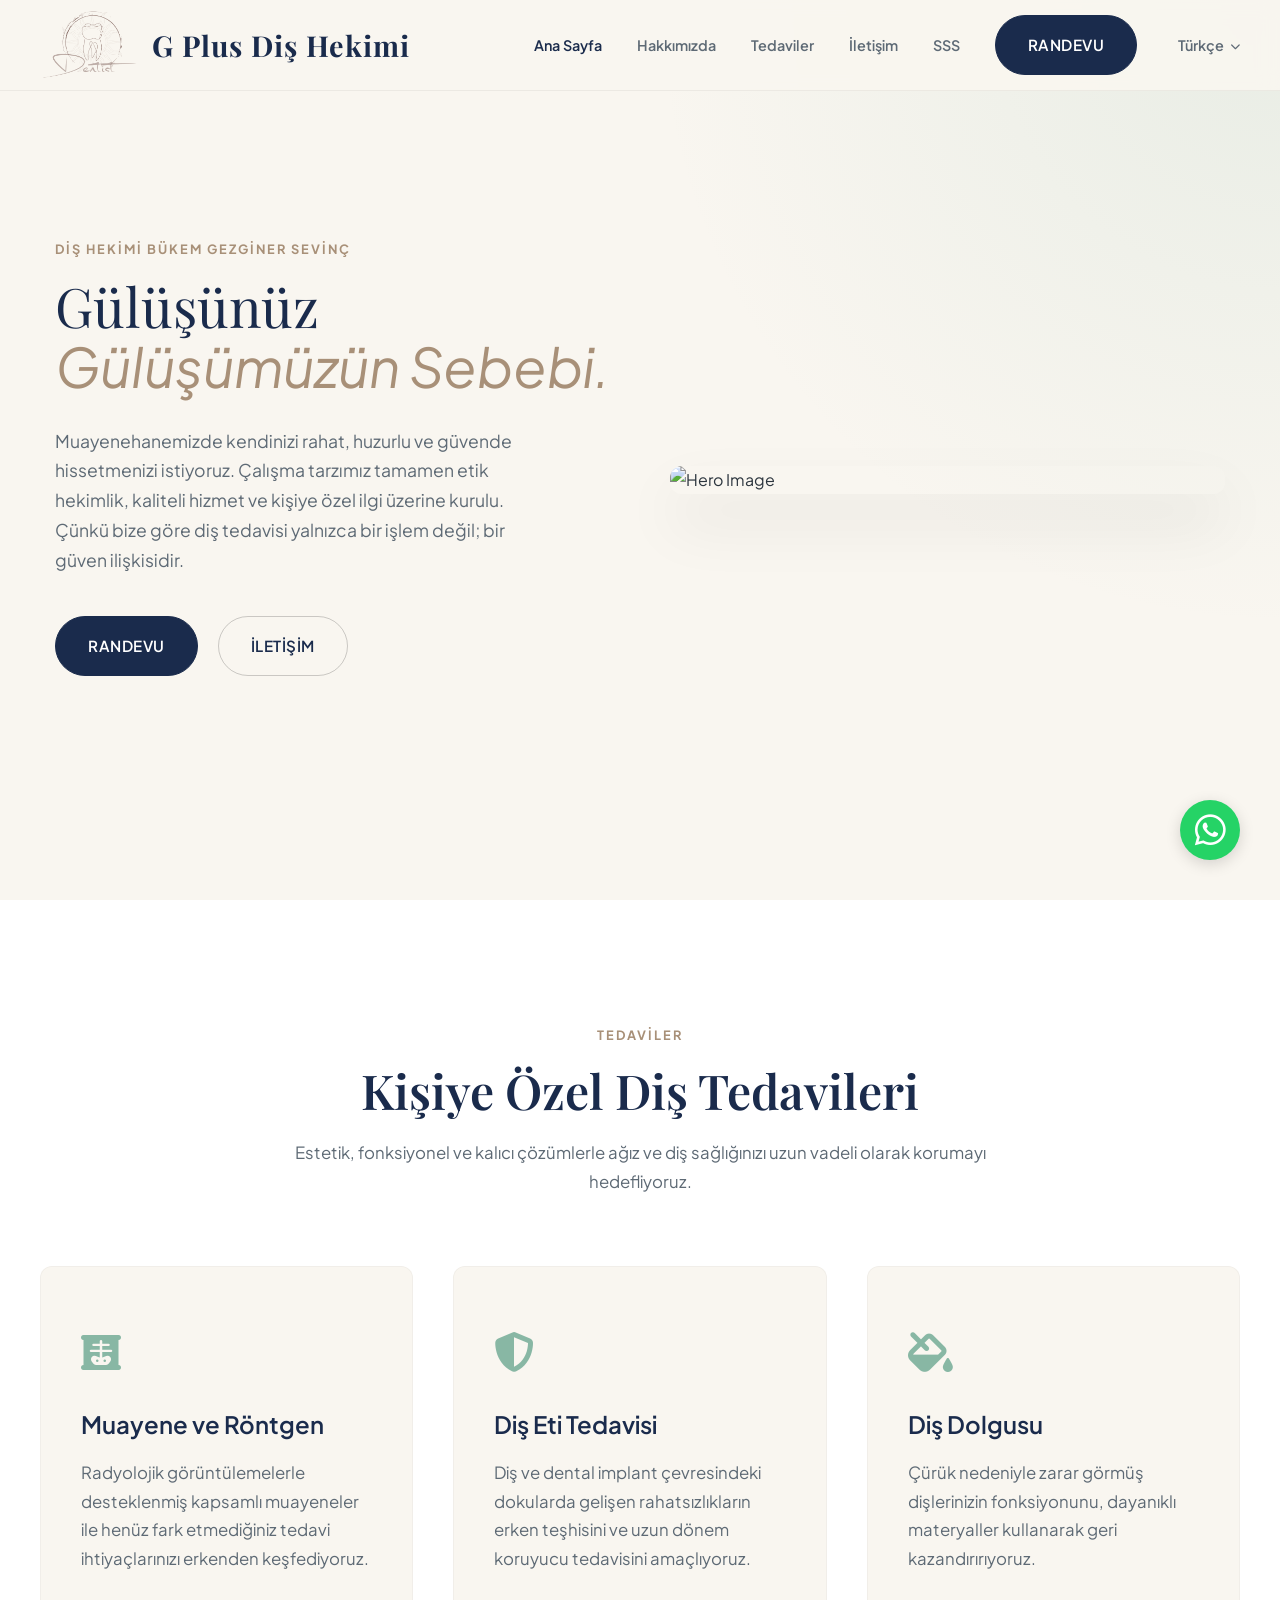
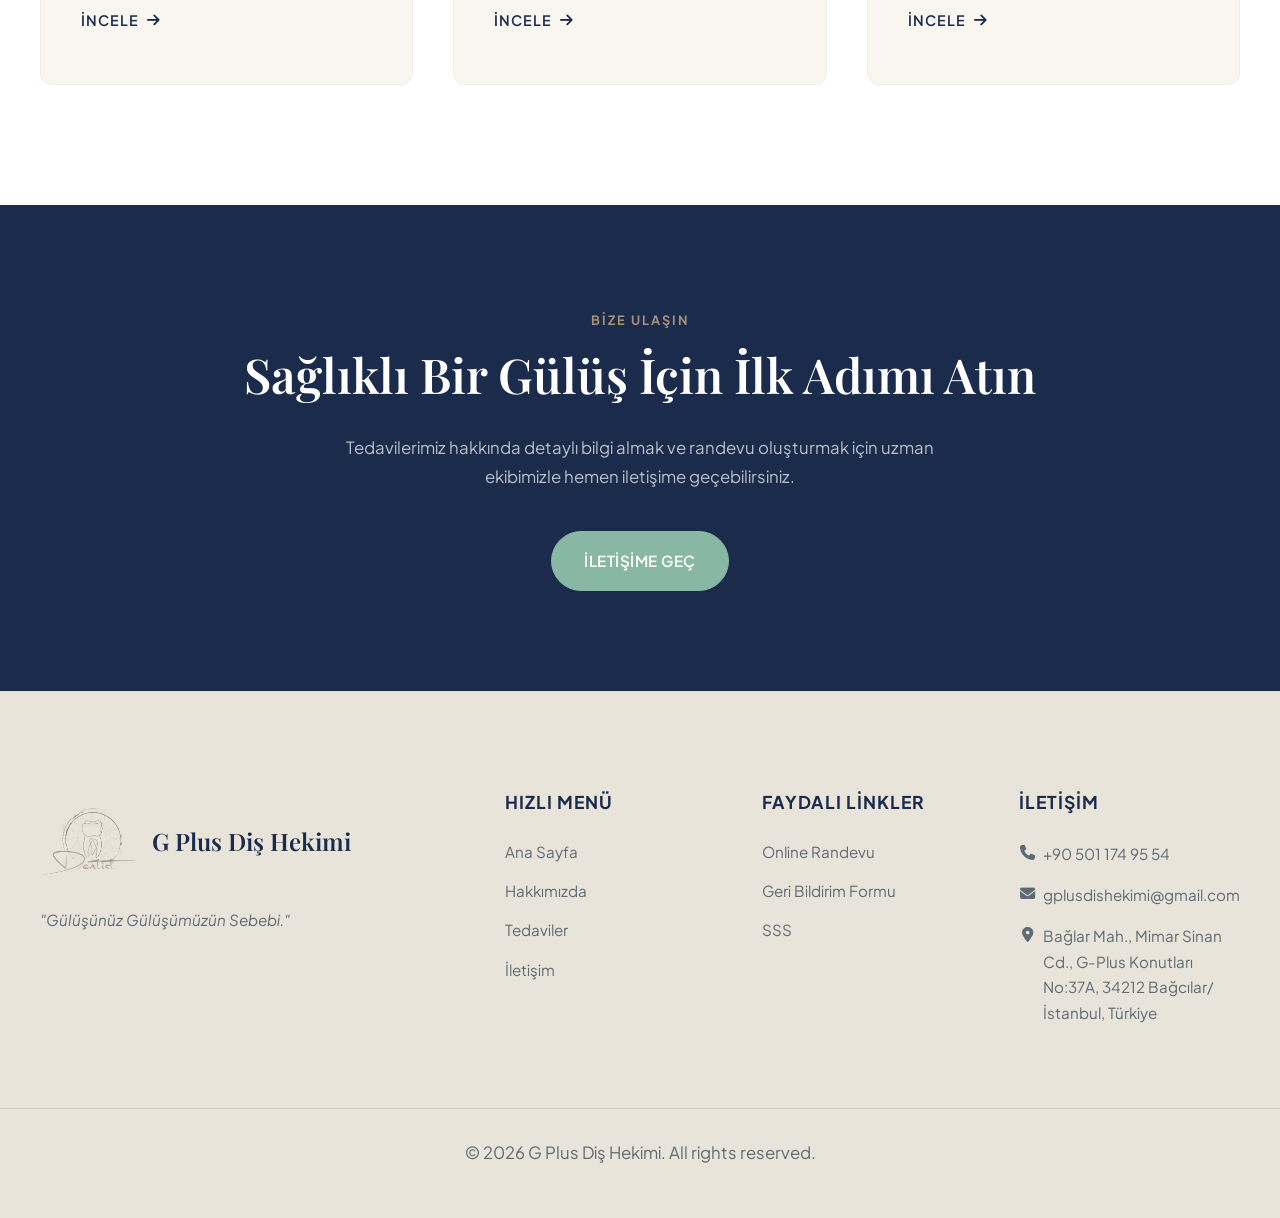
==== index.html @ f5cabc96 "update content" ====
﻿<!DOCTYPE html>
<html lang="tr">
<head>
    <meta charset="UTF-8">
    <script>
        // Language persistence: If preference is EN, redirect to index-en.html
        if (localStorage.getItem('preferredLang') === 'en') {
            window.location.replace('index-en.html' + window.location.hash);
        }
    </script>
    <meta name="viewport" content="width=device-width, initial-scale=1.0">
    <title>G Plus Diş Hekimi</title>
    <!-- Favicon -->
    <link rel="icon" type="image/png" href="images/favicon.png">
    <!-- AOS CSS for scroll animations -->
    <link href="https://unpkg.com/aos@2.3.1/dist/aos.css" rel="stylesheet">
    <link rel="stylesheet" href="https://cdnjs.cloudflare.com/ajax/libs/font-awesome/6.4.0/css/all.min.css">
    <!-- Flag Icons -->
    <link rel="stylesheet" href="https://cdn.jsdelivr.net/gh/lipis/flag-icons@7.0.0/css/flag-icons.min.css"/>
    <link rel="stylesheet" href="style.css">
</head>
<body>

    <!-- Header -->
    <header class="header">
        <div class="container">
            <div class="logo">
                <a href="index.html" style="display:flex; align-items:center; gap:12px; text-decoration:none; color:inherit;">
                    <img src="images/logo.png" alt="Logotype" style="height: 100px; width: auto; border-radius: 4px; mix-blend-mode: multiply;">
                    <h1>G Plus Diş Hekimi</h1>
                </a>
            </div>
            <nav class="nav-links" id="navLinks">
                <a href="index.html" class="active">Ana Sayfa</a>
                <a href="hakkımızda.html">Hakkımızda</a>
                <a href="tedaviler.html">Tedaviler</a>
                <a href="iletisim.html">İletişim</a>
                <a href="sss.html">SSS</a>
                <a href="index.html#contact" class="btn btn-primary">Randevu</a>
                <div class="lang-dropdown">
                    <button class="lang-btn"><span class="fi fi-tr"></span> Türkçe <i class="fa-solid fa-chevron-down" style="font-size: 0.7em; margin-top: 2px;"></i></button>
                    <div class="lang-menu">
                        <a href="javascript:void(0);" onclick="localStorage.setItem('preferredLang', 'tr'); window.location.reload();"><span class="fi fi-tr"></span> Türkçe</a>
                        <a href="index-en.html" onclick="localStorage.setItem('preferredLang', 'en');"><span class="fi fi-gb"></span> English</a>
                    </div>
                </div>
            </nav>
            <div class="menu-toggle" id="mobile-menu">
                <i class="fa-solid fa-bars"></i>
            </div>
        </div>
    </header>

    <!-- Hero Section -->
    <section id="home" class="hero">
        <div class="container hero-content">
            <div class="hero-text" data-aos="fade-right">
                <span class="tagline">Diş Hekimi Bükem Gezginer Sevinç</span>
                <h2>Gülüşünüz<br><span>Gülüşümüzün Sebebi.</span></h2>
                <p>Muayenehanemizde kendinizi rahat, huzurlu ve güvende hissetmenizi istiyoruz. Çalışma tarzımız tamamen etik hekimlik, kaliteli hizmet ve kişiye özel ilgi üzerine kurulu. Çünkü bize göre diş tedavisi yalnızca bir işlem değil; bir güven ilişkisidir.</p>
                <div class="hero-buttons">
                    <a href="#contact" class="btn btn-primary">Randevu</a>
                    <a href="iletisim.html" class="btn btn-secondary">İletişim</a>
                </div>
            </div>
            <div class="hero-image" data-aos="fade-left" data-aos-delay="200">
                <img src="images/sayfa.png" alt="Hero Image">
            </div>
        </div>
    </section>

    <!-- Treatment Section -->
    <section id="treatment" class="services">
        <div class="container">
            <div class="section-header" data-aos="fade-up">
                <span class="tagline">TEDAVİLER</span>
                <h2>Kişiye Özel Diş Tedavileri</h2>
                <p>Estetik, fonksiyonel ve kalıcı çözümlerle ağız ve diş sağlığınızı uzun vadeli olarak korumayı hedefliyoruz.</p>
            </div>
            <div class="services-grid">
                <div class="service-card" data-aos="fade-up" data-aos-delay="100">
                    <div class="icon"><i class="fa-solid fa-x-ray"></i></div>
                    <h3>Muayene ve Röntgen</h3>
                    <p>Radyolojik görüntülemelerle desteklenmiş kapsamlı muayeneler ile henüz fark etmediğiniz tedavi ihtiyaçlarınızı erkenden keşfediyoruz.</p>
                    <a href="tedaviler.html">İncele <i class="fa-solid fa-arrow-right"></i></a>
                </div>
                <div class="service-card" data-aos="fade-up" data-aos-delay="200">
                    <div class="icon"><i class="fa-solid fa-shield-halved"></i></div>
                    <h3>Diş Eti Tedavisi</h3>
                    <p>Diş ve dental implant çevresindeki dokularda gelişen rahatsızlıkların erken teşhisini ve uzun dönem koruyucu tedavisini amaçlıyoruz.</p>
                    <a href="tedaviler.html">İncele <i class="fa-solid fa-arrow-right"></i></a>
                </div>
                <div class="service-card" data-aos="fade-up" data-aos-delay="300">
                    <div class="icon"><i class="fa-solid fa-fill-drip"></i></div>
                    <h3>Diş Dolgusu</h3>
                    <p>Çürük nedeniyle zarar görmüş dişlerinizin fonksiyonunu, dayanıklı materyaller kullanarak geri kazandırırıyoruz.</p>
                    <a href="tedaviler.html">İncele <i class="fa-solid fa-arrow-right"></i></a>
                </div>
            </div>
        </div>
    </section>

    <!-- Contact Section -->
    <section class="banner" data-aos="fade-in">
        <div class="container">
            <span class="tagline" data-aos="fade-up">BİZE ULAŞIN</span>
            <h2 data-aos="fade-up" data-aos-delay="100">Sağlıklı Bir Gülüş İçin İlk Adımı Atın</h2>
            <p data-aos="fade-up" data-aos-delay="200">Tedavilerimiz hakkında detaylı bilgi almak ve randevu oluşturmak için uzman ekibimizle hemen iletişime geçebilirsiniz.</p>
            <a href="iletisim.html" class="btn btn-primary" data-aos="fade-up" data-aos-delay="300">İletişime Geç</a>
        </div>
    </section>

    <!-- Footer -->
    <footer id="contact" class="footer">
        <div class="container footer-grid">
            <div class="footer-info">
                <div class="logo">
                    <img src="images/logo.png" alt="Logotype" style="height: 100px; width: auto; border-radius: 4px; mix-blend-mode: multiply;">
                    <h2 style="font-size: 1.5rem; margin:0;">G Plus Diş Hekimi</h2>
                </div>
                <p>Gülüşünüz Gülüşümüzün Sebebi.</p>
            </div>
            <div>
                <h4>Hızlı Menü</h4>
                <ul>
                    <li><a href="index.html">Ana Sayfa</a></li>
                    <li><a href="hakkımızda.html">Hakkımızda</a></li>
                    <li><a href="tedaviler.html">Tedaviler</a></li>
                    <li><a href="iletisim.html">İletişim</a></li>
                </ul>
            </div>
            <div>
                <h4>Faydalı Linkler</h4>
                <ul>
                    <li><a href="#">Online Randevu</a></li>
                    <li><a href="iletisim.html#contact">Geri Bildirim Formu</a></li>
                    <li><a href="sss.html">SSS</a></li>
                </ul>
            </div>
            <div>
                <h4>İLETİŞİM</h4>
                <ul>
                        <li><a href="tel:+905011749554"><i class="fa-solid fa-phone"></i> <span>+90 501 174 95 54</span></a></li>
                        <li><a href="mailto:gplusdishekimi@gmail.com"><i class="fa-solid fa-envelope"></i> <span class="email-text">gplusdishekimi@gmail.com</span></a></li>
                        <li><a href="https://www.google.com/maps/place/Diş+Hekimi+Bükem+Gezginer/@41.0254478,28.8154255,17z/data=!3m1!4b1!4m6!3m5!1s0x14caa500405deb1d:0xfdbac48294c09ecf!8m2!3d41.0254478!4d28.8154255!16s%2Fg%2F11yrstpmqw!18m1!1e1?entry=ttu&g_ep=EgoyMDI2MDQwMS4wIKXMDSoASAFQAw%3D%3D" target="_blank" rel="noopener noreferrer"><i class="fa-solid fa-location-dot"></i> <span>Bağlar Mah., Mimar Sinan Cd., G-Plus Konutları No:37A, 34212 Bağcılar/İstanbul, Türkiye</span></a></li>
                </ul>
            </div>
        </div>
        <div class="container footer-bottom">
            <p>&copy; 2026 G Plus Diş Hekimi. All rights reserved.</p>
        </div>
    </footer>

    <!-- WhatsApp Floating Button -->
    <a href="https://api.whatsapp.com/send?phone=905011749554" class="whatsapp-float" target="_blank" rel="noopener noreferrer">
        <i class="fa-brands fa-whatsapp"></i>
    </a>

    <!-- AOS JS -->
    <script src="https://unpkg.com/aos@2.3.1/dist/aos.js"></script>
    <script>
        // Mobile Menu Toggle
        const mobileMenu = document.getElementById('mobile-menu');
        const navLinks = document.getElementById('navLinks');

        mobileMenu.addEventListener('click', () => {
            navLinks.classList.toggle('active');
            const icon = mobileMenu.querySelector('i');
            if(navLinks.classList.contains('active')) {
                icon.classList.remove('fa-bars');
                icon.classList.add('fa-xmark');
            } else {
                icon.classList.remove('fa-xmark');
                icon.classList.add('fa-bars');
            }
        });

        AOS.init({
            duration: 800, 
            once: true,
            offset: 50
        });

        // Add a slight blur effect to header on scroll
        window.addEventListener("scroll", () => {
            const header = document.querySelector(".header");
            if (window.scrollY > 50) {
                header.style.boxShadow = "0 4px 20px rgba(0,0,0,0.05)";
            } else {
                header.style.boxShadow = "none";
            }
        });
    </script>
</body>
</html>
---- style.css ----
﻿@import url('https://fonts.googleapis.com/css2?family=Playfair+Display:ital,wght@0,400;0,600;0,700;1,400&family=Plus+Jakarta+Sans:wght@300;400;500;600;700&display=swap');

:root {
    --primary: #1A2B4C;     
    --accent: #88B7A4;     
    --earthy: #A89078;      
    --bg-light: #F9F6F0;    
    --bg-gray: #E8E4D9;     
    --text-main: #2C353E;
    --text-light: #5E6A75;
    --white: #ffffff;
    --transition: all 0.4s cubic-bezier(0.16, 1, 0.3, 1);
    --radius: 12px;
}

* { margin: 0; padding: 0; box-sizing: border-box; font-family: 'Plus Jakarta Sans', sans-serif; }
html { scroll-behavior: smooth; overflow-x: hidden; width: 100vw; height: 100%; }
body { color: var(--text-main); line-height: 1.7; background-color: var(--bg-light); overflow-x: hidden; width: 100%; min-height: 100vh; position: relative; }
.container { max-width: 1280px; margin: 0 auto; padding: 0 40px; }

h1, h2, h3, h4 { color: var(--primary); line-height: 1.2; margin-bottom: 20px; }
h2 { font-family: 'Playfair Display', serif; font-size: 3rem; font-weight: 600; }
p { font-size: 1.05rem; color: var(--text-light); margin-bottom: 20px; }
a { text-decoration: none; color: var(--primary); transition: var(--transition); }

.btn {
    display: inline-flex; align-items: center; justify-content: center; gap: 10px; padding: 16px 32px;
    border-radius: 50px; font-weight: 600; font-size: 0.95rem; letter-spacing: 0.5px;
    text-transform: uppercase; cursor: pointer; transition: var(--transition); border: none; white-space: nowrap; text-align: center;
}
.btn-primary { background-color: var(--primary); color: var(--white); border: 1px solid var(--primary); }
.btn-primary:hover { background-color: transparent; color: var(--primary); -webkit-transform: translateY(-3px); transform: translateY(-3px); }
.btn-secondary { background-color: transparent; color: var(--primary); border: 1px solid rgba(18, 18, 18, 0.2); }
.btn-secondary:hover { border-color: var(--primary); -webkit-transform: translateY(-3px); transform: translateY(-3px); }

.tagline { font-size: 0.8rem; text-transform: uppercase; letter-spacing: 2px; color: var(--earthy); font-weight: 700; display: inline-block; margin-bottom: 15px; }

.header { background-color: rgba(249, 246, 240, 0.95); -webkit-backdrop-filter: blur(10px); backdrop-filter: blur(10px); position: fixed; left: 0; top: 0; right: 0; width: 100%; max-width: 100vw; z-index: 1000; border-bottom: 1px solid rgba(0,0,0,0.05); }
.header .container { display: flex; justify-content: space-between; align-items: center; height: 90px; }
.logo { display: flex; align-items: center; gap: 12px; }
.logo i { font-size: 2rem; color: var(--accent); }
.logo h1 { font-family: 'Playfair Display', serif; margin: 0; font-size: 1.8rem; letter-spacing: 1px; }
.nav-links { display: flex; align-items: center; gap: 35px; }
.menu-toggle { display: none; font-size: 1.5rem; cursor: pointer; color: var(--primary); }
.nav-links a:not(.btn) { font-size: 0.9rem; font-weight: 600; color: var(--text-light); position: relative; }
.nav-links a:not(.btn):hover, .nav-links a.active { color: var(--primary); }
.nav-links a:not(.btn)::after { content: ''; position: absolute; width: 0; height: 2px; bottom: -5px; left: 0; background-color: var(--accent); transition: var(--transition); }
.nav-links a:not(.btn):hover::after { width: 100%; }
  /* Language Selector */
    .lang-dropdown { position: relative; display: flex; align-items: center; height: 100%; padding: 10px 0; }
    .lang-btn { background: transparent; border: none; font-size: 0.9rem; font-weight: 600; color: var(--text-light); cursor: pointer; display: flex; align-items: center; gap: 6px; font-family: inherit; padding: 0; outline: none; transition: var(--transition); }
    .lang-btn:hover { color: var(--primary); }
    .lang-dropdown::after { content: ''; position: absolute; top: 100%; left: 0; width: 100%; height: 20px; background: transparent; }
    .lang-menu { position: absolute; top: calc(100% - 10px); right: 50%; transform: translateX(50%) translateY(-10px); background-color: var(--bg-light); min-width: 120px; box-shadow: 0 10px 20px rgba(0,0,0,0.1); border-radius: 8px; padding: 10px 0; display: flex; flex-direction: column; opacity: 0; visibility: hidden; pointer-events: none; transition: var(--transition); z-index: 100; border: 1px solid rgba(0,0,0,0.05); }
  .lang-dropdown:hover .lang-menu { opacity: 1; visibility: visible; pointer-events: auto; transform: translateX(50%) translateY(0); }
  .lang-menu a { padding: 10px 20px; color: var(--text-light) !important; text-decoration: none; font-size: 0.9rem; transition: var(--transition); text-align: center; font-weight: 600; }
  .lang-menu a:hover { background-color: rgba(0,0,0,0.02); color: var(--primary) !important; }
  .nav-links .lang-menu a::after { display: none !important; }
.hero { padding: 160px 0 100px; min-height: 100vh; display: flex; align-items: center; background: radial-gradient(circle at right top, rgba(136, 183, 164, 0.15) 0%, transparent 40%); }
.hero-content { display: grid; grid-template-columns: 1fr 1fr; gap: 60px; align-items: center; }
.hero-text h2 { font-size: 3.4rem; font-weight: 400; line-height: 1.1; margin-bottom: 30px; }
.hero-text h2 span { font-style: italic; color: var(--earthy); }
.hero-text p { font-size: 1.1rem; max-width: 500px; margin-bottom: 40px; }
.hero-buttons { display: flex; gap: 20px; margin-bottom: 50px; }
.stats-row { display: flex; gap: 40px; padding-top: 30px; border-top: 1px solid rgba(0,0,0,0.1); }
.stat h3 { font-family: 'Playfair Display', serif; font-size: 2.5rem; margin-bottom: 0; color: var(--primary); }
.stat p { font-size: 0.85rem; text-transform: uppercase; letter-spacing: 1px; color: var(--text-light); margin: 0; }
.hero-image { position: relative; border-radius: var(--radius); overflow: hidden; box-shadow: 0 30px 60px rgba(0,0,0,0.08); }
.hero-image img { width: 100%; height: 100%; object-fit: cover; display: block; }

.services { padding: 120px 0; background-color: var(--white); }
.section-header { text-align: center; max-width: 700px; margin: 0 auto 70px; }
.services-grid { display: grid; grid-template-columns: repeat(3, 1fr); gap: 40px; }
.service-card { padding: 50px 40px; background: var(--bg-light); border-radius: var(--radius); border: 1px solid rgba(0,0,0,0.03); -webkit-transition: var(--transition); transition: var(--transition); }
.service-card:hover { -webkit-transform: translateY(-10px); transform: translateY(-10px); box-shadow: 0 20px 40px rgba(0,0,0,0.04); background: var(--white); border-color: rgba(136, 183, 164, 0.4); }
.service-card .icon { font-size: 2.5rem; color: var(--accent); margin-bottom: 25px; }
.service-card h3 { font-size: 1.5rem; font-weight: 600; }
.service-card a { display: inline-flex; align-items: center; gap: 8px; font-size: 0.9rem; font-weight: 600; margin-top: 15px; text-transform: uppercase; letter-spacing: 1px; }

.banner { padding: 100px 0; background-color: var(--primary); color: var(--white); text-align: center; }
.banner .tagline { color: var(--earthy); }
.banner h2 { color: var(--white); max-width: 800px; margin: 0 auto 30px; }
.banner p { color: rgba(255,255,255,0.7); max-width: 600px; margin: 0 auto 40px; }
.banner .btn-primary { background-color: var(--accent); border-color: var(--accent); color: var(--white); }
.banner .btn-primary:hover { background-color: transparent; color: var(--accent); }

.footer { background-color: var(--bg-gray); padding: 100px 0 30px; border-top: 1px solid rgba(0,0,0,0.05); }
.footer-grid { display: grid; grid-template-columns: 2fr 1fr 1fr 1fr; gap: 50px; margin-bottom: 70px; }
.footer-info p { margin-top: 15px; font-size: 0.95rem; font-style: italic; }
.footer-info p::before { content: '"'; }
.footer-info p::after { content: '"'; }
.footer h4 { font-size: 1.1rem; font-weight: 700; margin-bottom: 25px; text-transform: uppercase; letter-spacing: 1px; }
.footer ul { list-style: none; }
.footer ul li { margin-bottom: 12px; }
.footer ul li a { 
    color: var(--text-light); 
    font-size: 0.95rem; 
    display: inline-flex; 
    align-items: flex-start; 
    gap: 8px; 
    max-width: 100%;
}
.footer ul li a i { flex-shrink: 0; width: 16px; text-align: center; margin-top: 4px; }
.footer ul li a span.email-text { 
    white-space: nowrap; 
}
.footer ul li a:hover { color: var(--accent); }
.footer-bottom { text-align: center; padding-top: 30px; border-top: 1px solid rgba(0,0,0,0.1); color: var(--text-light); font-size: 0.9rem; }

/* WhatsApp Floating Button */
.whatsapp-float {
    position: fixed;
    width: 60px;
    height: 60px;
    bottom: 40px;
    right: 40px;
    background-color: #25d366 !important;
    color: #FFF !important;
    border-radius: 50%;
    text-align: center;
    font-size: 35px;
    box-shadow: 0px 4px 15px rgba(0, 0, 0, 0.15);
    z-index: 2000;
    transition: all 0.3s ease;
    display: flex;
    align-items: center;
    justify-content: center;
    color-scheme: light !important;
}
.whatsapp-float i {
    color: #FFF !important;
}
.whatsapp-float:hover {
    background-color: #128C7E !important;
    transform: translateY(-5px);
    box-shadow: 0px 6px 20px rgba(0, 0, 0, 0.2);
    color: #FFF;
}
@media (max-width: 768px) {
    .whatsapp-float {
        width: 55px;
        height: 55px;
        bottom: 20px;
        right: 20px;
        font-size: 30px;
    }
}

@media (max-width: 1200px) {
    .services-grid { gap: 20px; }
    .nav-links { gap: 20px; }
    .nav-links a:not(.btn) { font-size: 0.85rem; }
    .nav-links a.btn { padding: 14px 24px; font-size: 0.9rem; }
    .logo h1 { font-size: 1.5rem; }
    .logo img { height: 70px !important; }
}

@media (max-width: 1024px) {
    .container { padding: 0 20px; }
    .hero-text h2 { font-size: 3.5rem; }
    .services-grid { grid-template-columns: 1fr; max-width: 600px; margin: 0 auto; }
    .service-card { padding: 35px 40px; }
    .service-card:last-child { grid-column: auto; width: 100%; justify-self: stretch; }
    .footer-grid { grid-template-columns: 1fr 1fr; gap: 30px; }
    .footer-grid > div:nth-child(3) { margin-left: 0; }
    .nav-links { gap: 12px; }
    .nav-links a:not(.btn) { font-size: 0.8rem; }
    .nav-links a.btn { padding: 10px 16px; font-size: 0.8rem; }
    .logo h1 { font-size: 1.2rem; }
    .logo img { height: 50px !important; }
}

@media (max-width: 768px) {
    .hero-content { grid-template-columns: 1fr; text-align: center; gap: 40px; }
    .hero-text h2 { font-size: 2.8rem; }
    .hero-text p { margin: 0 auto 30px; }
    .hero-buttons { justify-content: center; flex-direction: column; width: 100%; max-width: 300px; margin: 0 auto 40px; }
    .stats-row { justify-content: center; }
    .services-grid { grid-template-columns: 1fr; }
    .service-card:last-child { grid-column: auto; width: 100%; justify-self: stretch; }
    .footer-grid { grid-template-columns: 1fr; text-align: center; }
    
    /* Mobile Header & Navigation */
    .header {
        -webkit-backdrop-filter: none;
        backdrop-filter: none;
        background-color: var(--bg-light);
        -webkit-transform: translate3d(0, 0, 0);
        transform: translate3d(0, 0, 0);
    }
    .header .container { height: 75px; }
    .logo { max-width: calc(100% - 50px); }
    .logo img { height: 45px !important; }
    .logo h1 { font-size: 1.3rem; line-height: 1.2; }
    .menu-toggle { 
        display: block; 
        flex-shrink: 0; 
        position: relative;
        z-index: 1000;
        -webkit-transform: translateZ(0); 
        transform: translateZ(0); 
    }
    .nav-links {
        position: absolute;
        top: 75px;
        left: -100%;
        width: 100%;
        background-color: var(--bg-light);
        flex-direction: column;
        padding: 30px 20px;
        box-shadow: 0 10px 15px rgba(0,0,0,0.05);
        transition: var(--transition);
        -webkit-transition: var(--transition);
        gap: 20px;
        border-top: 1px solid rgba(0,0,0,0.05);
    }
    .nav-links.active {
        left: 0;
    }
    .nav-links a:not(.btn) { width: 100%; text-align: center; }
    .nav-links a.btn { width: auto; max-width: 280px; margin: 10px auto 0; padding: 14px 24px; font-size: 0.9rem; }
    
    /* Mobile Language Flags Only */
    .lang-dropdown { justify-content: center; width: 100%; margin-top: 15px; height: auto; flex-direction: row; }
    .lang-btn { display: none !important; }
    .lang-menu { position: static; transform: none; box-shadow: none; border: none; padding: 0; background: transparent; display: grid !important; grid-template-columns: 140px 140px; gap: 15px; justify-content: center; opacity: 1; visibility: visible; pointer-events: auto; width: 100%; margin-top: 0; }
    .lang-dropdown:hover .lang-menu, .lang-dropdown:focus-within .lang-menu, .lang-dropdown:active .lang-menu { transform: none; }
    .nav-links .lang-menu a { padding: 10px 15px; border-radius: 8px; font-size: 1rem; width: 100% !important; display: flex !important; align-items: center; justify-content: flex-start !important; gap: 12px; margin: 0; text-align: left; }
    .nav-links .lang-menu a:hover { background-color: rgba(0,0,0,0.05); }
}

/* Contact Page Styles */
.contact-page { padding: 160px 0 100px; }
.contact-grid-main { display: grid; grid-template-columns: 1fr 1fr; gap: 60px; margin-bottom: 60px; align-items: start; }
.contact-info { display: flex; flex-direction: column; gap: 30px; }
.info-item { display: flex; align-items: flex-start; gap: 20px; }
.info-item .icon { width: 50px; height: 50px; background-color: rgba(136, 183, 164, 0.15); color: var(--primary); border-radius: 50%; display: flex; align-items: center; justify-content: center; font-size: 1.3rem; flex-shrink: 0; }
.info-item h4 { font-size: 1.1rem; margin-bottom: 5px; color: var(--primary); }
.info-item p { margin: 0; color: var(--text-light); }
.contact-form-container { background: var(--bg-light); padding: 40px; border-radius: var(--radius); box-shadow: 0 10px 30px rgba(0,0,0,0.03); }
.contact-form-container h3 { margin-bottom: 25px; font-size: 1.5rem; color: var(--primary); }
.input-group { margin-bottom: 20px; }
.input-group input, .input-group textarea { width: 100%; border: 1px solid rgba(0,0,0,0.1); border-radius: 8px; padding: 15px; font-family: inherit; font-size: 0.95rem; color: var(--text); background: var(--white); outline: none; transition: var(--transition); }
.input-group input:focus, .input-group textarea:focus { border-color: var(--primary); }
.map-wrapper { border-radius: var(--radius); overflow: hidden; box-shadow: 0 10px 30px rgba(0,0,0,0.05); }

@media (max-width: 768px) {
    .contact-grid-main { grid-template-columns: 1fr; gap: 40px; }
    .contact-form-container { padding: 30px 20px; }
}
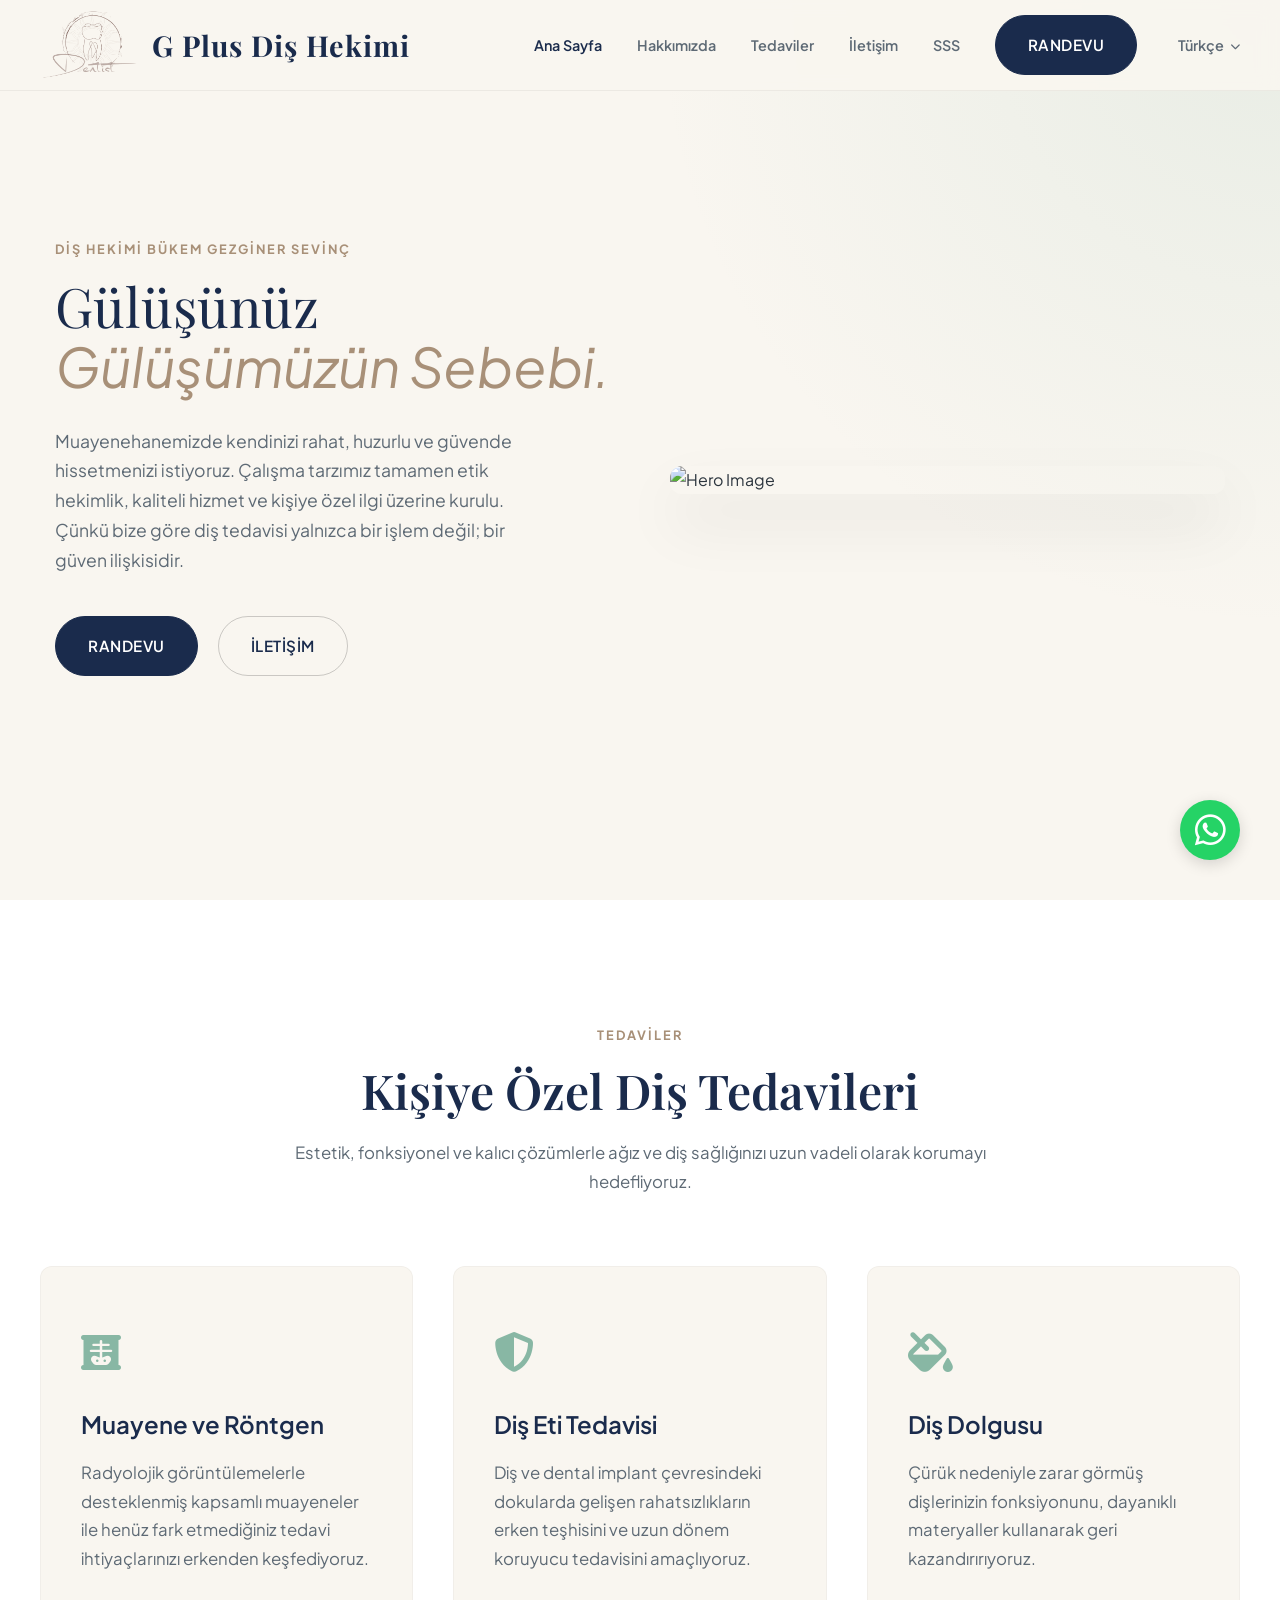
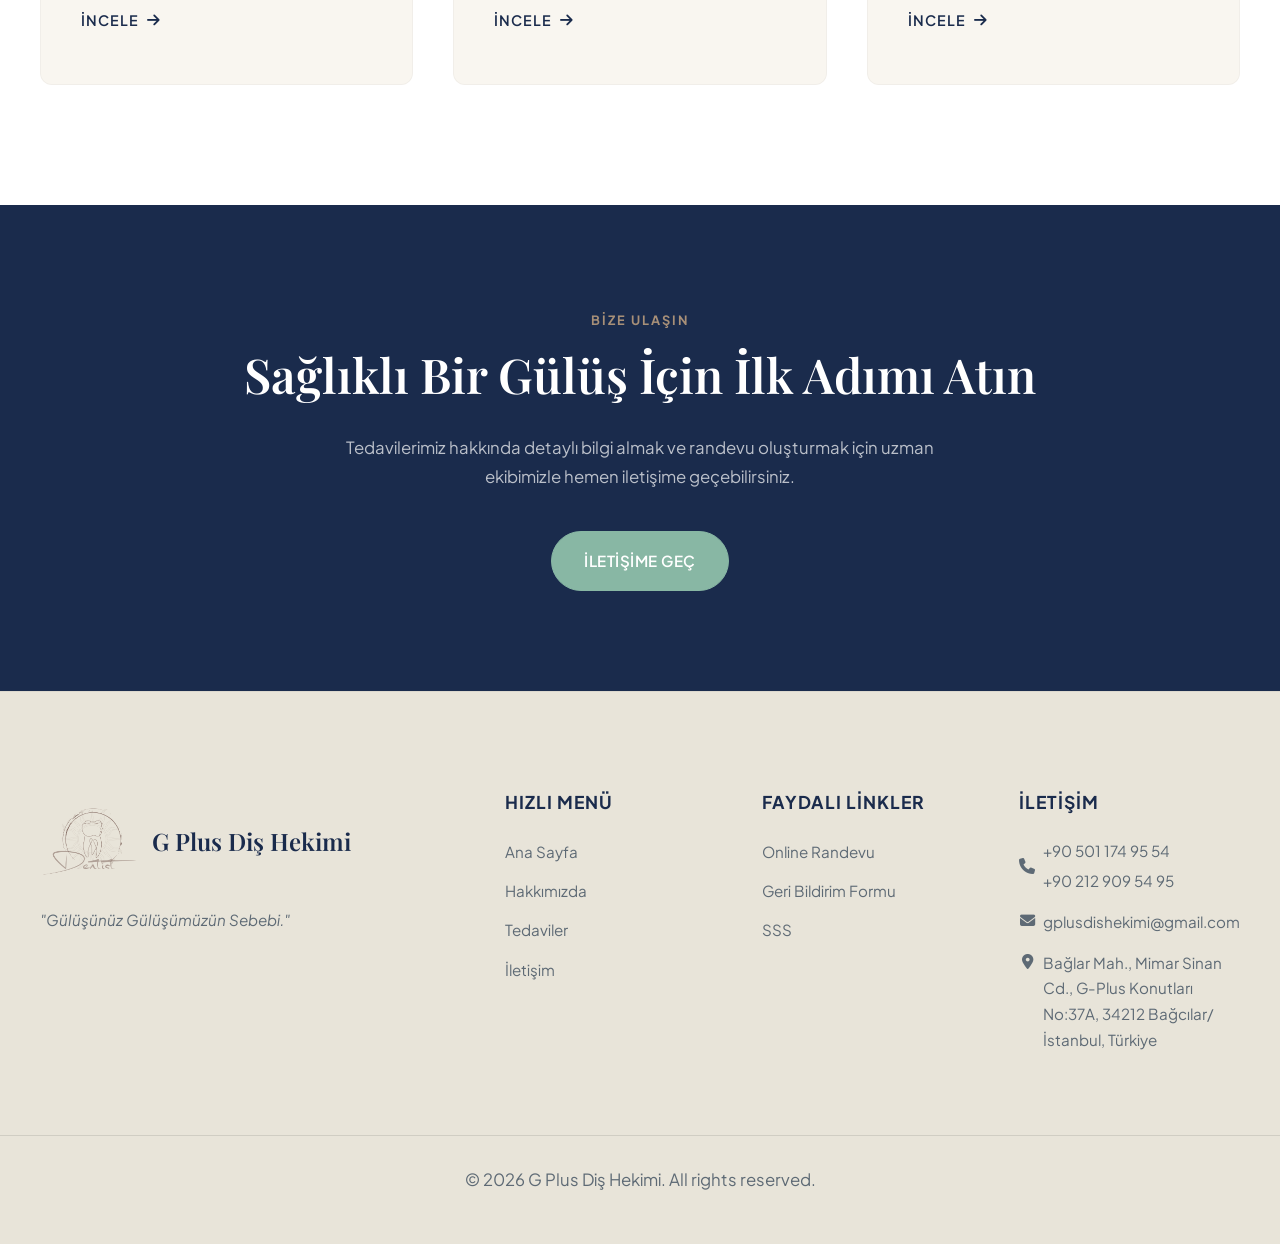
==== commit 9551c4bf: "Numara update ve randevu butonları" ====
--- a/index.html
+++ b/index.html
@@ -36,7 +36,7 @@
                 <a href="tedaviler.html">Tedaviler</a>
                 <a href="iletisim.html">İletişim</a>
                 <a href="sss.html">SSS</a>
-                <a href="index.html#contact" class="btn btn-primary">Randevu</a>
+                <a href="https://app.dentalasistan.com/online-randevu/bukem-gezginer-muayenehanesi" class="btn btn-primary" target="_blank" rel="noopener noreferrer">Randevu</a>
                 <div class="lang-dropdown">
                     <button class="lang-btn"><span class="fi fi-tr"></span> Türkçe <i class="fa-solid fa-chevron-down" style="font-size: 0.7em; margin-top: 2px;"></i></button>
                     <div class="lang-menu">
@@ -59,7 +59,7 @@
                 <h2>Gülüşünüz<br><span>Gülüşümüzün Sebebi.</span></h2>
                 <p>Muayenehanemizde kendinizi rahat, huzurlu ve güvende hissetmenizi istiyoruz. Çalışma tarzımız tamamen etik hekimlik, kaliteli hizmet ve kişiye özel ilgi üzerine kurulu. Çünkü bize göre diş tedavisi yalnızca bir işlem değil; bir güven ilişkisidir.</p>
                 <div class="hero-buttons">
-                    <a href="#contact" class="btn btn-primary">Randevu</a>
+                    <a href="https://app.dentalasistan.com/online-randevu/bukem-gezginer-muayenehanesi" class="btn btn-primary" target="_blank" rel="noopener noreferrer">Randevu</a>
                     <a href="iletisim.html" class="btn btn-secondary">İletişim</a>
                 </div>
             </div>
@@ -132,7 +132,7 @@
             <div>
                 <h4>Faydalı Linkler</h4>
                 <ul>
-                    <li><a href="#">Online Randevu</a></li>
+                    <li><a href="https://app.dentalasistan.com/online-randevu/bukem-gezginer-muayenehanesi" target="_blank" rel="noopener noreferrer">Online Randevu</a></li>
                     <li><a href="iletisim.html#contact">Geri Bildirim Formu</a></li>
                     <li><a href="sss.html">SSS</a></li>
                 </ul>
@@ -140,9 +140,17 @@
             <div>
                 <h4>İLETİŞİM</h4>
                 <ul>
-                        <li><a href="tel:+905011749554"><i class="fa-solid fa-phone"></i> <span>+90 501 174 95 54</span></a></li>
-                        <li><a href="mailto:gplusdishekimi@gmail.com"><i class="fa-solid fa-envelope"></i> <span class="email-text">gplusdishekimi@gmail.com</span></a></li>
-                        <li><a href="https://www.google.com/maps/place/Diş+Hekimi+Bükem+Gezginer/@41.0254478,28.8154255,17z/data=!3m1!4b1!4m6!3m5!1s0x14caa500405deb1d:0xfdbac48294c09ecf!8m2!3d41.0254478!4d28.8154255!16s%2Fg%2F11yrstpmqw!18m1!1e1?entry=ttu&g_ep=EgoyMDI2MDQwMS4wIKXMDSoASAFQAw%3D%3D" target="_blank" rel="noopener noreferrer"><i class="fa-solid fa-location-dot"></i> <span>Bağlar Mah., Mimar Sinan Cd., G-Plus Konutları No:37A, 34212 Bağcılar/İstanbul, Türkiye</span></a></li>
+                    <li>
+                        <div style="display: flex; align-items: center; gap: 8px; color: var(--text-light);">
+                            <i class="fa-solid fa-phone" style="width: 16px; text-align: center;"></i>
+                            <div style="display: flex; flex-direction: column; gap: 4px;">
+                                <a href="tel:+905011749554" style="display: inline;"><span>+90 501 174 95 54</span></a>
+                                <a href="tel:+902129095495" style="display: inline;"><span>+90 212 909 54 95</span></a>
+                            </div>
+                        </div>
+                    </li>
+                    <li><a href="mailto:gplusdishekimi@gmail.com"><i class="fa-solid fa-envelope"></i> <span class="email-text">gplusdishekimi@gmail.com</span></a></li>
+                    <li><a href="https://www.google.com/maps/place/Diş+Hekimi+Bükem+Gezginer/@41.0254478,28.8154255,17z/data=!3m1!4b1!4m6!3m5!1s0x14caa500405deb1d:0xfdbac48294c09ecf!8m2!3d41.0254478!4d28.8154255!16s%2Fg%2F11yrstpmqw!18m1!1e1?entry=ttu&g_ep=EgoyMDI2MDQwMS4wIKXMDSoASAFQAw%3D%3D" target="_blank" rel="noopener noreferrer"><i class="fa-solid fa-location-dot"></i> <span>Bağlar Mah., Mimar Sinan Cd., G-Plus Konutları No:37A, 34212 Bağcılar/İstanbul, Türkiye</span></a></li>
                 </ul>
             </div>
         </div>
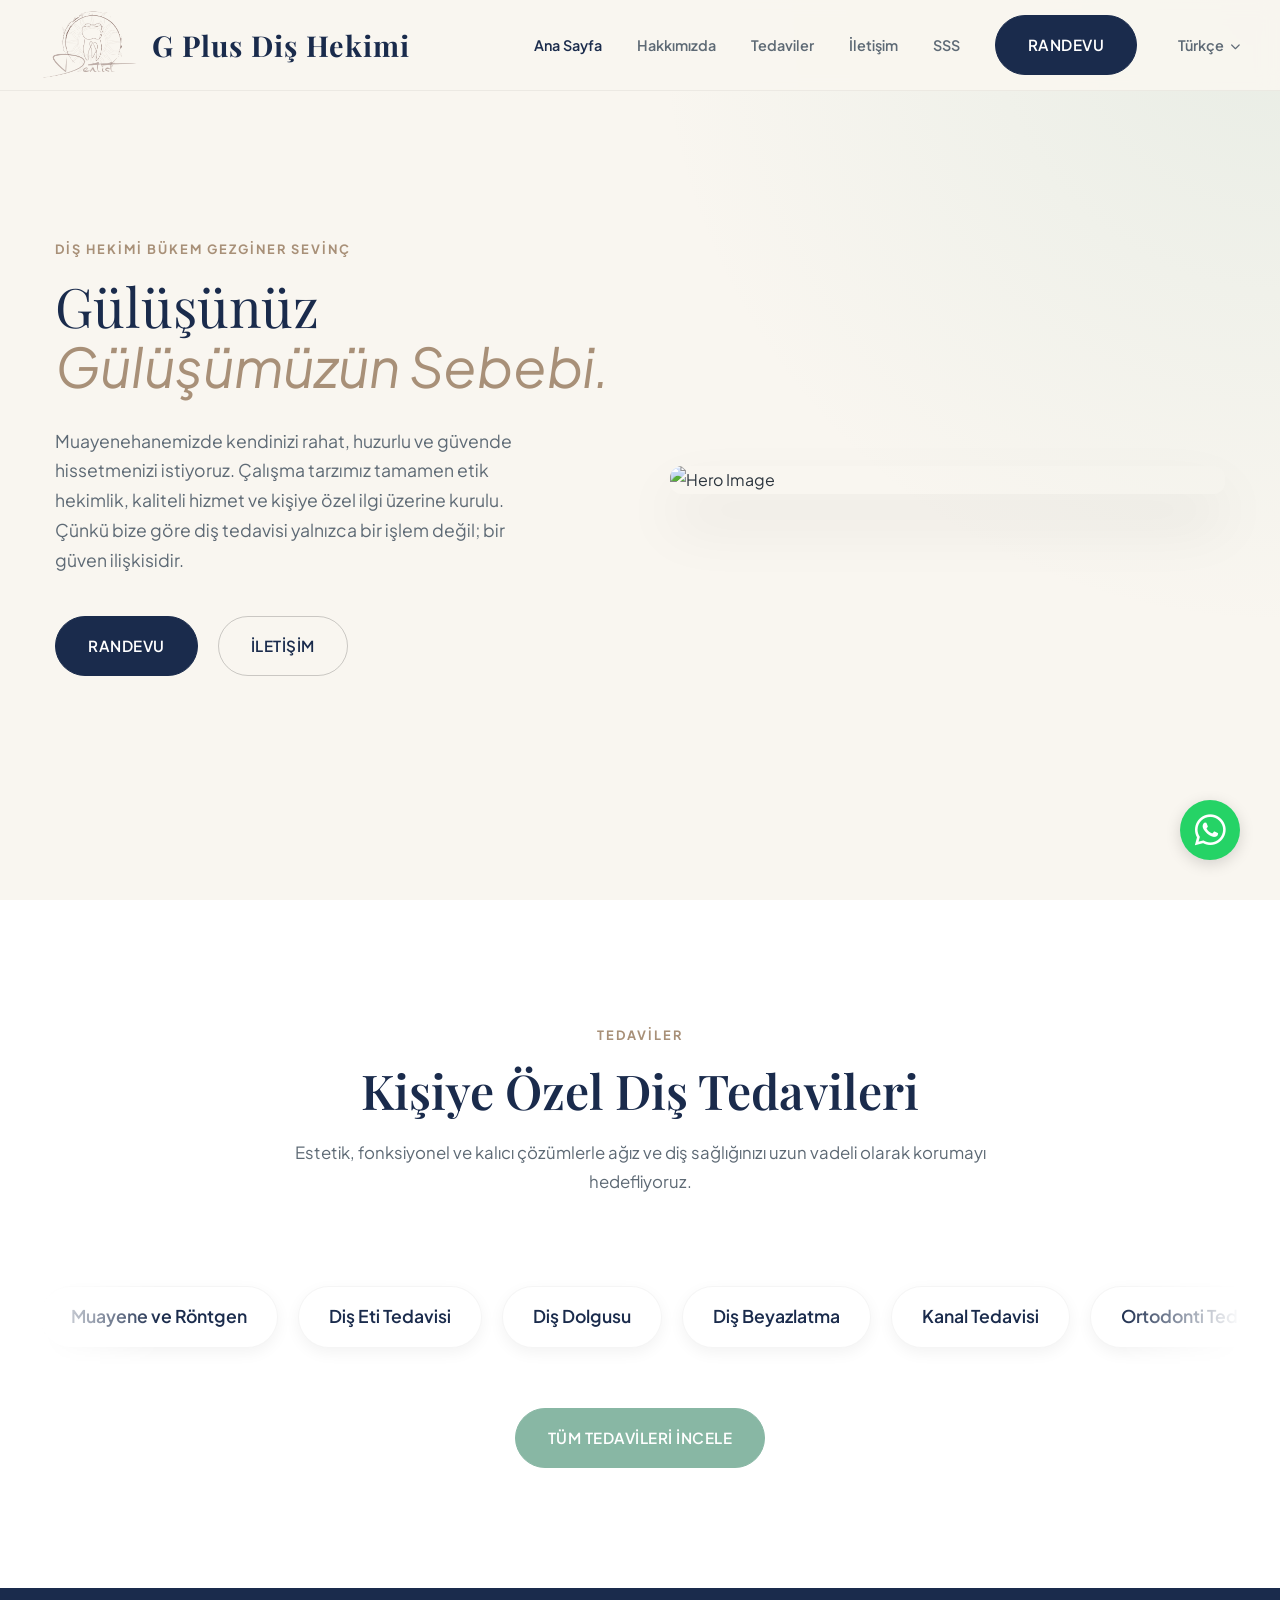
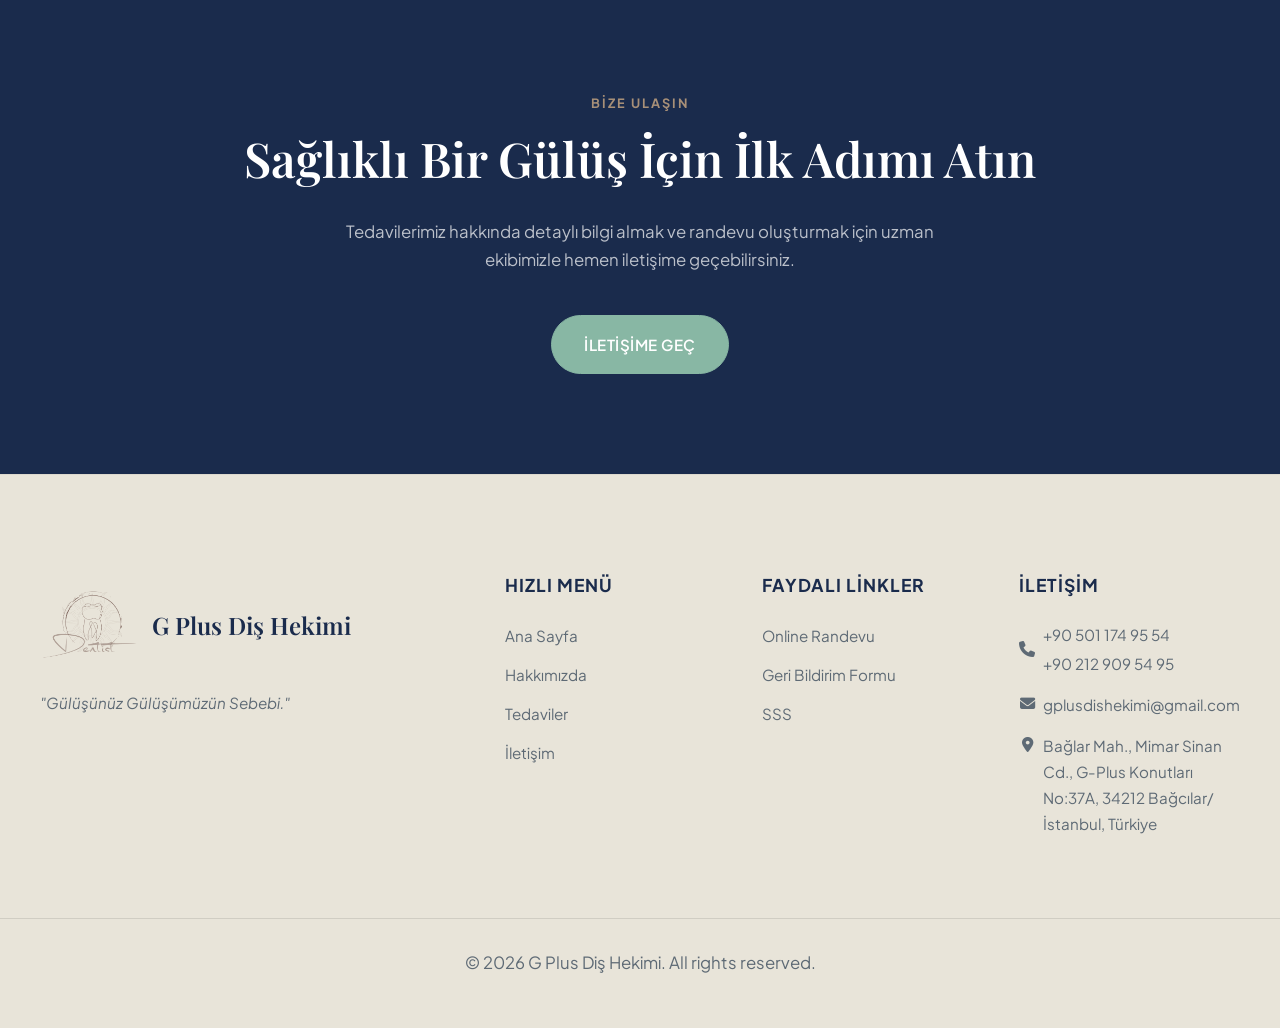
==== commit e8a29488: "design tedaviler of ana sayfa" ====
--- a/index.html
+++ b/index.html
@@ -77,25 +77,37 @@
                 <h2>Kişiye Özel Diş Tedavileri</h2>
                 <p>Estetik, fonksiyonel ve kalıcı çözümlerle ağız ve diş sağlığınızı uzun vadeli olarak korumayı hedefliyoruz.</p>
             </div>
-            <div class="services-grid">
-                <div class="service-card" data-aos="fade-up" data-aos-delay="100">
-                    <div class="icon"><i class="fa-solid fa-x-ray"></i></div>
-                    <h3>Muayene ve Röntgen</h3>
-                    <p>Radyolojik görüntülemelerle desteklenmiş kapsamlı muayeneler ile henüz fark etmediğiniz tedavi ihtiyaçlarınızı erkenden keşfediyoruz.</p>
-                    <a href="tedaviler.html">İncele <i class="fa-solid fa-arrow-right"></i></a>
-                </div>
-                <div class="service-card" data-aos="fade-up" data-aos-delay="200">
-                    <div class="icon"><i class="fa-solid fa-shield-halved"></i></div>
-                    <h3>Diş Eti Tedavisi</h3>
-                    <p>Diş ve dental implant çevresindeki dokularda gelişen rahatsızlıkların erken teşhisini ve uzun dönem koruyucu tedavisini amaçlıyoruz.</p>
-                    <a href="tedaviler.html">İncele <i class="fa-solid fa-arrow-right"></i></a>
-                </div>
-                <div class="service-card" data-aos="fade-up" data-aos-delay="300">
-                    <div class="icon"><i class="fa-solid fa-fill-drip"></i></div>
-                    <h3>Diş Dolgusu</h3>
-                    <p>Çürük nedeniyle zarar görmüş dişlerinizin fonksiyonunu, dayanıklı materyaller kullanarak geri kazandırırıyoruz.</p>
-                    <a href="tedaviler.html">İncele <i class="fa-solid fa-arrow-right"></i></a>
-                </div>
+            <div class="marquee-wrapper" data-aos="fade-up" data-aos-delay="100">
+                <div class="marquee-content">
+                    <a href="tedaviler.html" class="marquee-card">Muayene ve Röntgen</a>
+                    <a href="tedaviler.html" class="marquee-card">Diş Eti Tedavisi</a>
+                    <a href="tedaviler.html" class="marquee-card">Diş Dolgusu</a>
+                    <a href="tedaviler.html" class="marquee-card">Diş Beyazlatma</a>
+                    <a href="tedaviler.html" class="marquee-card">Kanal Tedavisi</a>
+                    <a href="tedaviler.html" class="marquee-card">Ortodonti Tedavisi</a>
+                    <a href="tedaviler.html" class="marquee-card">Diş Çekimi</a>
+                    <a href="tedaviler.html" class="marquee-card">Cerrahi Gömülü Diş Çekimi</a>
+                    <a href="tedaviler.html" class="marquee-card">Dental İmplant</a>
+                    <a href="tedaviler.html" class="marquee-card">Protez</a>
+                    <a href="tedaviler.html" class="marquee-card">Çocuk Diş Hekimliği</a>
+                    
+                    <!-- Loop copy for seamless infinite scroll -->
+                    <a href="tedaviler.html" class="marquee-card">Muayene ve Röntgen</a>
+                    <a href="tedaviler.html" class="marquee-card">Diş Eti Tedavisi</a>
+                    <a href="tedaviler.html" class="marquee-card">Diş Dolgusu</a>
+                    <a href="tedaviler.html" class="marquee-card">Diş Beyazlatma</a>
+                    <a href="tedaviler.html" class="marquee-card">Kanal Tedavisi</a>
+                    <a href="tedaviler.html" class="marquee-card">Ortodonti Tedavisi</a>
+                    <a href="tedaviler.html" class="marquee-card">Diş Çekimi</a>
+                    <a href="tedaviler.html" class="marquee-card">Cerrahi Gömülü Diş Çekimi</a>
+                    <a href="tedaviler.html" class="marquee-card">Dental İmplant</a>
+                    <a href="tedaviler.html" class="marquee-card">Protez</a>
+                    <a href="tedaviler.html" class="marquee-card">Çocuk Diş Hekimliği</a>
+                </div>
+            </div>
+            
+            <div style="text-align: center; margin-top: 20px;" data-aos="fade-up" data-aos-delay="200">
+                <a href="tedaviler.html" class="btn btn-accent">Tüm Tedavileri İncele</a>
             </div>
         </div>
     </section>
@@ -141,7 +153,7 @@
                 <h4>İLETİŞİM</h4>
                 <ul>
                     <li>
-                        <div style="display: flex; align-items: center; gap: 8px; color: var(--text-light);">
+                        <div style="display: inline-flex; align-items: center; gap: 8px; color: var(--text-light); text-align: left;">
                             <i class="fa-solid fa-phone" style="width: 16px; text-align: center;"></i>
                             <div style="display: flex; flex-direction: column; gap: 4px;">
                                 <a href="tel:+905011749554" style="display: inline;"><span>+90 501 174 95 54</span></a>
--- a/style.css
+++ b/style.css
@@ -32,6 +32,8 @@
 .btn-primary:hover { background-color: transparent; color: var(--primary); -webkit-transform: translateY(-3px); transform: translateY(-3px); }
 .btn-secondary { background-color: transparent; color: var(--primary); border: 1px solid rgba(18, 18, 18, 0.2); }
 .btn-secondary:hover { border-color: var(--primary); -webkit-transform: translateY(-3px); transform: translateY(-3px); }
+.btn-accent { background-color: var(--accent); color: var(--white); border: 1px solid var(--accent); }
+.btn-accent:hover { background-color: transparent; color: var(--accent); -webkit-transform: translateY(-3px); transform: translateY(-3px); }
 
 .tagline { font-size: 0.8rem; text-transform: uppercase; letter-spacing: 2px; color: var(--earthy); font-weight: 700; display: inline-block; margin-bottom: 15px; }
 
@@ -179,6 +181,28 @@
     .services-grid { grid-template-columns: 1fr; }
     .service-card:last-child { grid-column: auto; width: 100%; justify-self: stretch; }
     .footer-grid { grid-template-columns: 1fr; text-align: center; }
+    .footer ul li > a { 
+        display: inline !important; 
+        text-align: center !important; 
+    }
+    .footer ul li > div { 
+        display: inline-flex !important; 
+        justify-content: center; 
+        flex-direction: row;
+        align-items: center;
+    }
+    .footer ul li > a i { 
+        margin-right: 6px !important; 
+        margin-bottom: 0;
+        margin-top: 0 !important;
+    }
+    .footer ul li > div i { 
+        margin-right: 8px !important; 
+        margin-top: 0 !important;
+        margin-bottom: 0;
+    }
+    .footer ul li > div .fa-phone { margin-top: 0 !important; }
+    .footer ul li > div > div { align-items: center !important; }
     
     /* Mobile Header & Navigation */
     .header {
@@ -244,6 +268,47 @@
 .input-group input:focus, .input-group textarea:focus { border-color: var(--primary); }
 .map-wrapper { border-radius: var(--radius); overflow: hidden; box-shadow: 0 10px 30px rgba(0,0,0,0.05); }
 
+/* Marquee / Auto-scrolling treatments */
+.marquee-wrapper {
+    width: 100%;
+    overflow: hidden;
+    position: relative;
+    white-space: nowrap;
+    padding: 20px 0;
+    margin: 40px 0;
+    mask-image: linear-gradient(to right, transparent, black 10%, black 90%, transparent);
+    -webkit-mask-image: linear-gradient(to right, transparent, black 10%, black 90%, transparent);
+}
+.marquee-content {
+    display: inline-flex;
+    gap: 20px;
+    animation: scrollMarquee 40s linear infinite;
+}
+.marquee-content:hover {
+    animation-play-state: paused;
+}
+.marquee-card {
+    background: var(--white);
+    padding: 15px 30px;
+    border-radius: 50px;
+    box-shadow: 0 5px 15px rgba(0,0,0,0.05);
+    border: 1px solid rgba(0,0,0,0.04);
+    font-size: 1.1rem;
+    font-weight: 600;
+    color: var(--primary);
+    white-space: nowrap;
+    transition: var(--transition);
+}
+.marquee-card:hover {
+    border-color: rgba(136, 183, 164, 0.4);
+    color: var(--accent);
+    transform: translateY(-2px);
+}
+@keyframes scrollMarquee {
+    from { transform: translateX(0); }
+    to { transform: translateX(calc(-50% - 10px)); }
+}
+
 @media (max-width: 768px) {
     .contact-grid-main { grid-template-columns: 1fr; gap: 40px; }
     .contact-form-container { padding: 30px 20px; }
